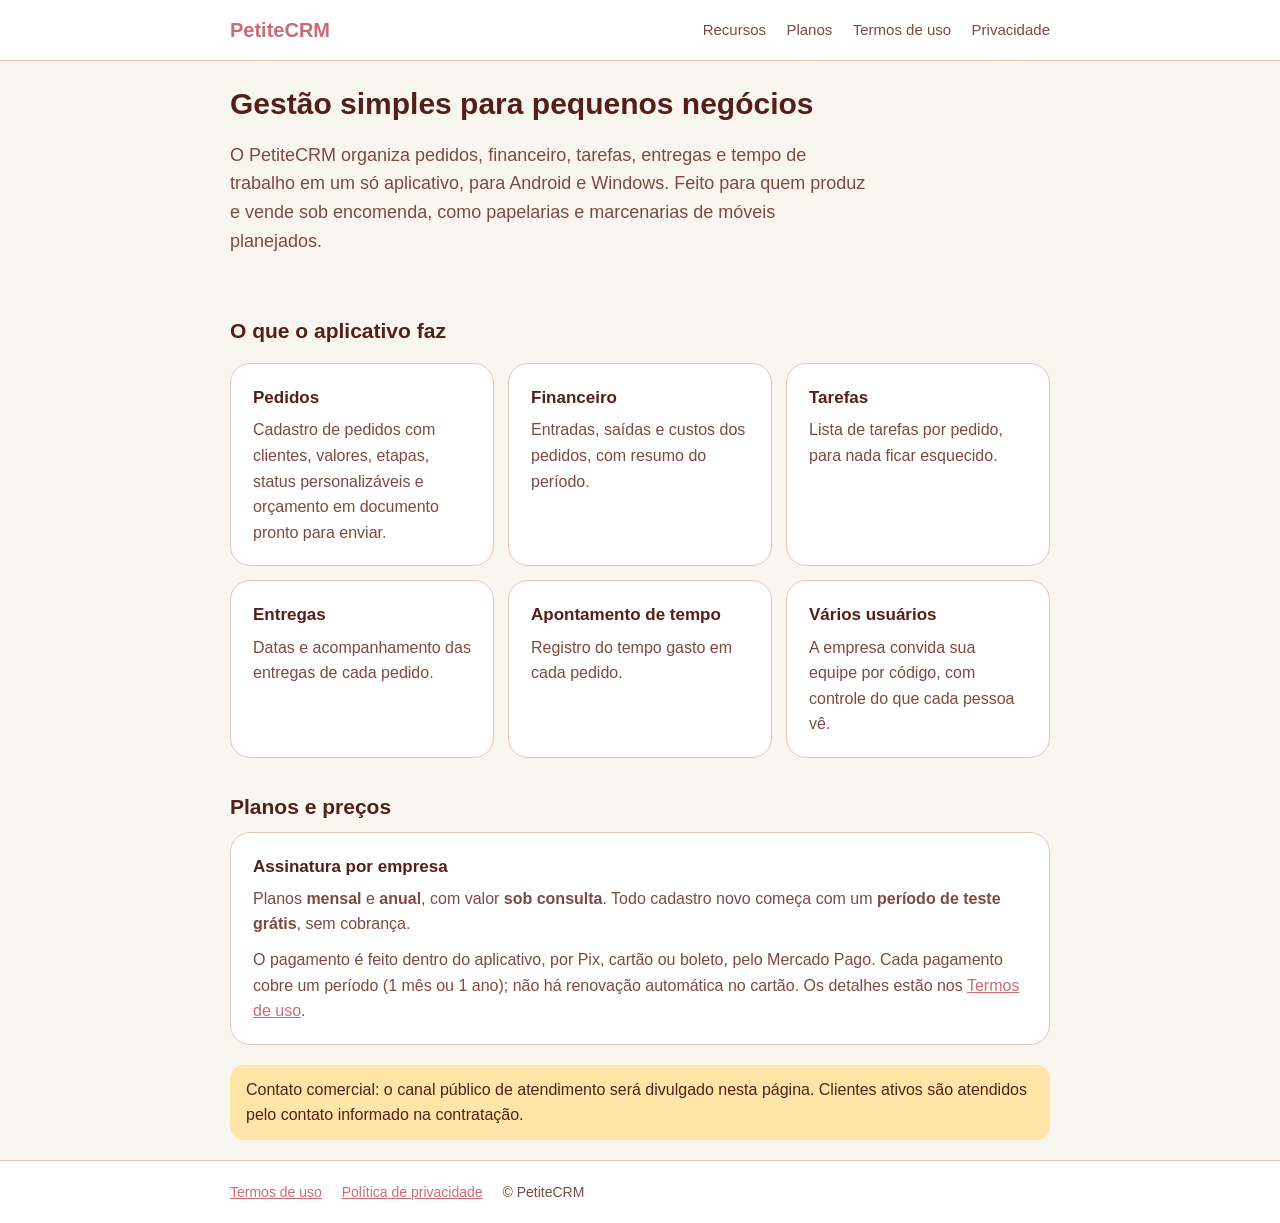
==== index.html @ 4b2cc760 "feat: pagina inicial, termos de uso e politica de privacidade Co-Authored-By: Claude Sonnet 5.5 <nor" ====
<!doctype html>
<html lang="pt-BR">
<head>
  <meta charset="utf-8" />
  <meta name="viewport" content="width=device-width, initial-scale=1" />
  <title>PetiteCRM — Gestão de pedidos, finanças e entregas</title>
  <meta name="description" content="PetiteCRM: aplicativo de gestão para pequenos negócios. Pedidos, controle financeiro, tarefas, entregas e apontamento de tempo, para Android e Windows." />
  <link rel="stylesheet" href="style.css" />
</head>
<body>
  <header class="top">
    <div class="wrap">
      <a class="brand" href="./">PetiteCRM</a>
      <nav>
        <a href="#recursos">Recursos</a>
        <a href="#planos">Planos</a>
        <a href="termos.html">Termos de uso</a>
        <a href="privacidade.html">Privacidade</a>
      </nav>
    </div>
  </header>

  <main class="wrap">
    <section class="hero">
      <h1>Gestão simples para pequenos negócios</h1>
      <p>O PetiteCRM organiza pedidos, financeiro, tarefas, entregas e tempo de trabalho em um só
      aplicativo, para Android e Windows. Feito para quem produz e vende sob encomenda, como
      papelarias e marcenarias de móveis planejados.</p>
    </section>

    <section id="recursos">
      <h2>O que o aplicativo faz</h2>
      <div class="grid">
        <div class="card"><h3>Pedidos</h3><p>Cadastro de pedidos com clientes, valores, etapas, status personalizáveis e orçamento em documento pronto para enviar.</p></div>
        <div class="card"><h3>Financeiro</h3><p>Entradas, saídas e custos dos pedidos, com resumo do período.</p></div>
        <div class="card"><h3>Tarefas</h3><p>Lista de tarefas por pedido, para nada ficar esquecido.</p></div>
        <div class="card"><h3>Entregas</h3><p>Datas e acompanhamento das entregas de cada pedido.</p></div>
        <div class="card"><h3>Apontamento de tempo</h3><p>Registro do tempo gasto em cada pedido.</p></div>
        <div class="card"><h3>Vários usuários</h3><p>A empresa convida sua equipe por código, com controle do que cada pessoa vê.</p></div>
      </div>
    </section>

    <section id="planos">
      <h2>Planos e preços</h2>
      <div class="card">
        <h3>Assinatura por empresa</h3>
        <p>Planos <strong>mensal</strong> e <strong>anual</strong>, com valor <strong>sob consulta</strong>.
        Todo cadastro novo começa com um <strong>período de teste grátis</strong>, sem cobrança.</p>
        <p style="margin-top:10px">O pagamento é feito dentro do aplicativo, por Pix, cartão ou boleto, pelo
        Mercado Pago. Cada pagamento cobre um período (1 mês ou 1 ano); não há renovação automática
        no cartão. Os detalhes estão nos <a href="termos.html">Termos de uso</a>.</p>
      </div>
      <div class="note">Contato comercial: o canal público de atendimento será divulgado nesta
      página. Clientes ativos são atendidos pelo contato informado na contratação.</div>
    </section>
  </main>

  <footer>
    <div class="wrap">
      <a href="termos.html">Termos de uso</a>
      <a href="privacidade.html">Política de privacidade</a>
      <span class="updated">© PetiteCRM</span>
    </div>
  </footer>
</body>
</html>
---- style.css ----
:root { color-scheme: light; }
* { box-sizing: border-box; }
body {
  margin: 0;
  background: #F9F6EF;
  font-family: -apple-system, Segoe UI, Roboto, Arial, sans-serif;
  color: #541F19;
  line-height: 1.6;
}
header.top {
  background: #FFFFFF;
  border-bottom: 1px solid #E6C5BD;
}
.wrap { max-width: 860px; margin: 0 auto; padding: 0 20px; }
header.top .wrap {
  display: flex;
  flex-wrap: wrap;
  align-items: center;
  justify-content: space-between;
  gap: 8px 24px;
  padding-top: 14px;
  padding-bottom: 14px;
}
.brand { font-weight: 800; font-size: 20px; color: #C96C76; text-decoration: none; }
nav a { color: #7C4A42; text-decoration: none; margin-left: 16px; font-size: 15px; }
nav a:hover { text-decoration: underline; }
main { padding: 32px 0 48px; }
h1 { font-size: 30px; line-height: 1.25; margin: 0 0 12px; }
h2 { font-size: 21px; margin: 32px 0 8px; }
p, li { color: #7C4A42; }
ul { padding-left: 22px; }
a { color: #C96C76; }
.hero { padding: 24px 0 8px; }
.hero p { font-size: 18px; max-width: 640px; }
.grid { display: grid; grid-template-columns: repeat(auto-fit, minmax(240px, 1fr)); gap: 14px; margin-top: 16px; }
.card {
  background: #FFFFFF;
  border: 1px solid #E6C5BD;
  border-radius: 20px;
  padding: 20px 22px;
}
.card h3 { margin: 0 0 6px; font-size: 17px; }
.card p { margin: 0; }
.note {
  background: #FFE6A8;
  color: #541F19;
  border-radius: 14px;
  padding: 12px 16px;
  margin: 20px 0;
}
footer { border-top: 1px solid #E6C5BD; background: #FFFFFF; padding: 20px 0; font-size: 14px; }
footer a { margin-right: 16px; }
.updated { font-size: 14px; color: #7C4A42; }
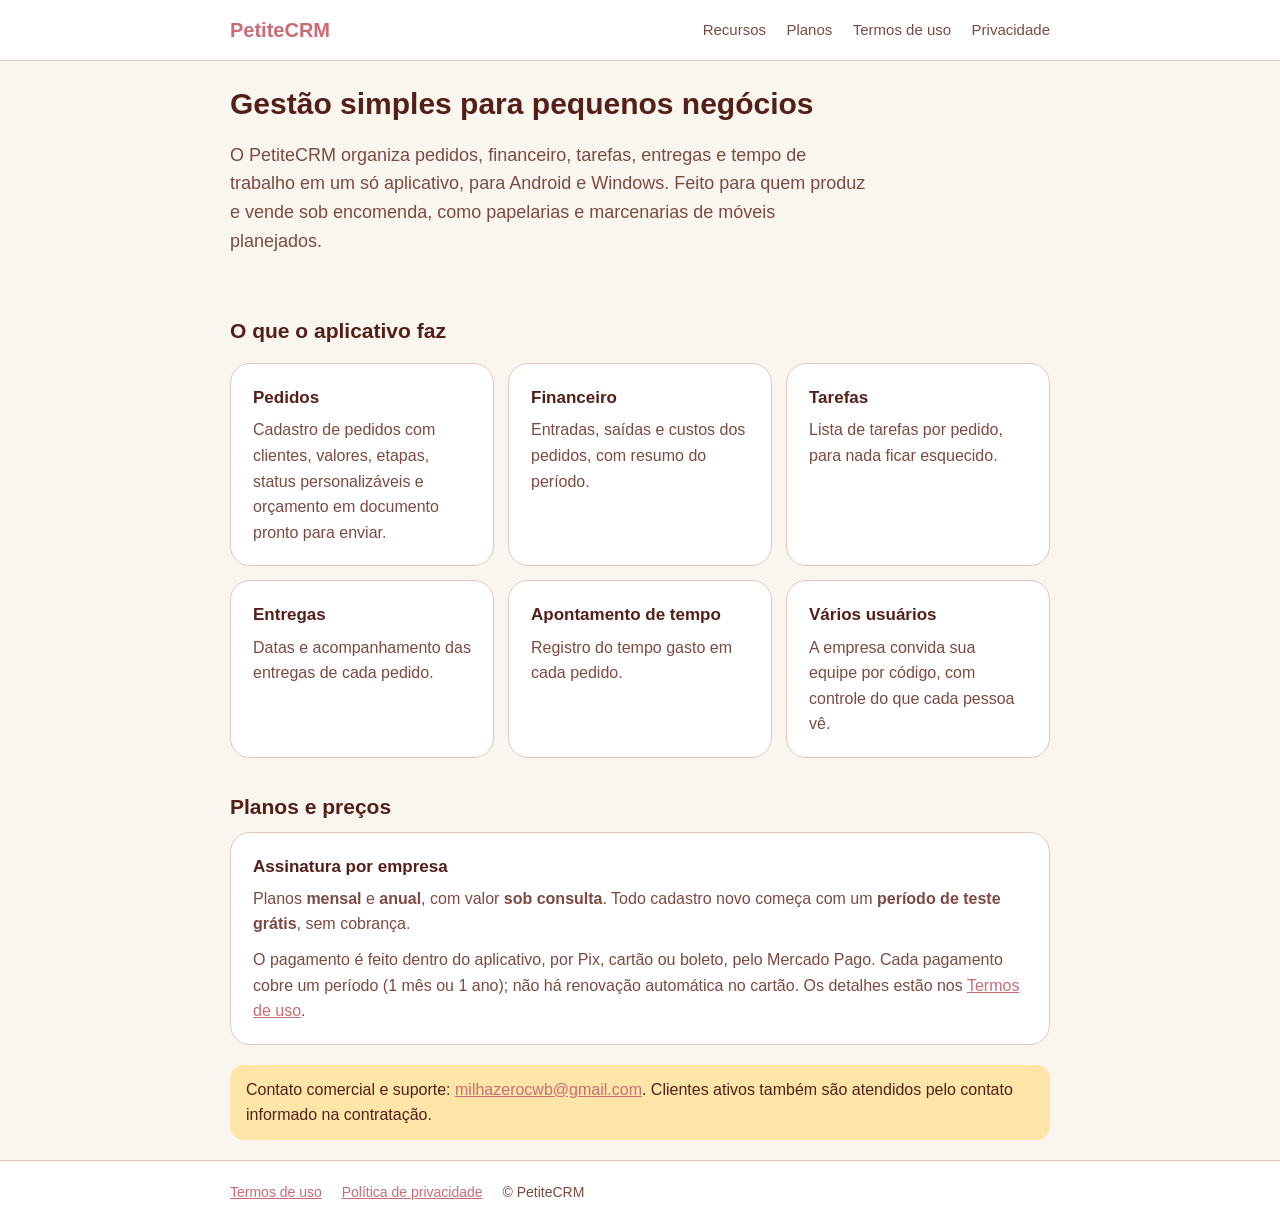
==== commit 8753e8c4: "docs: canal publico de contato (e-mail) nas paginas do site Co-Authored-By: Claude Sonnet 5.5 <norep" ====
--- a/index.html
+++ b/index.html
@@ -50,8 +50,8 @@
         Mercado Pago. Cada pagamento cobre um período (1 mês ou 1 ano); não há renovação automática
         no cartão. Os detalhes estão nos <a href="termos.html">Termos de uso</a>.</p>
       </div>
-      <div class="note">Contato comercial: o canal público de atendimento será divulgado nesta
-      página. Clientes ativos são atendidos pelo contato informado na contratação.</div>
+      <div class="note">Contato comercial e suporte: <a href="mailto:milhazerocwb@gmail.com">milhazerocwb@gmail.com</a>.
+      Clientes ativos também são atendidos pelo contato informado na contratação.</div>
     </section>
   </main>
 
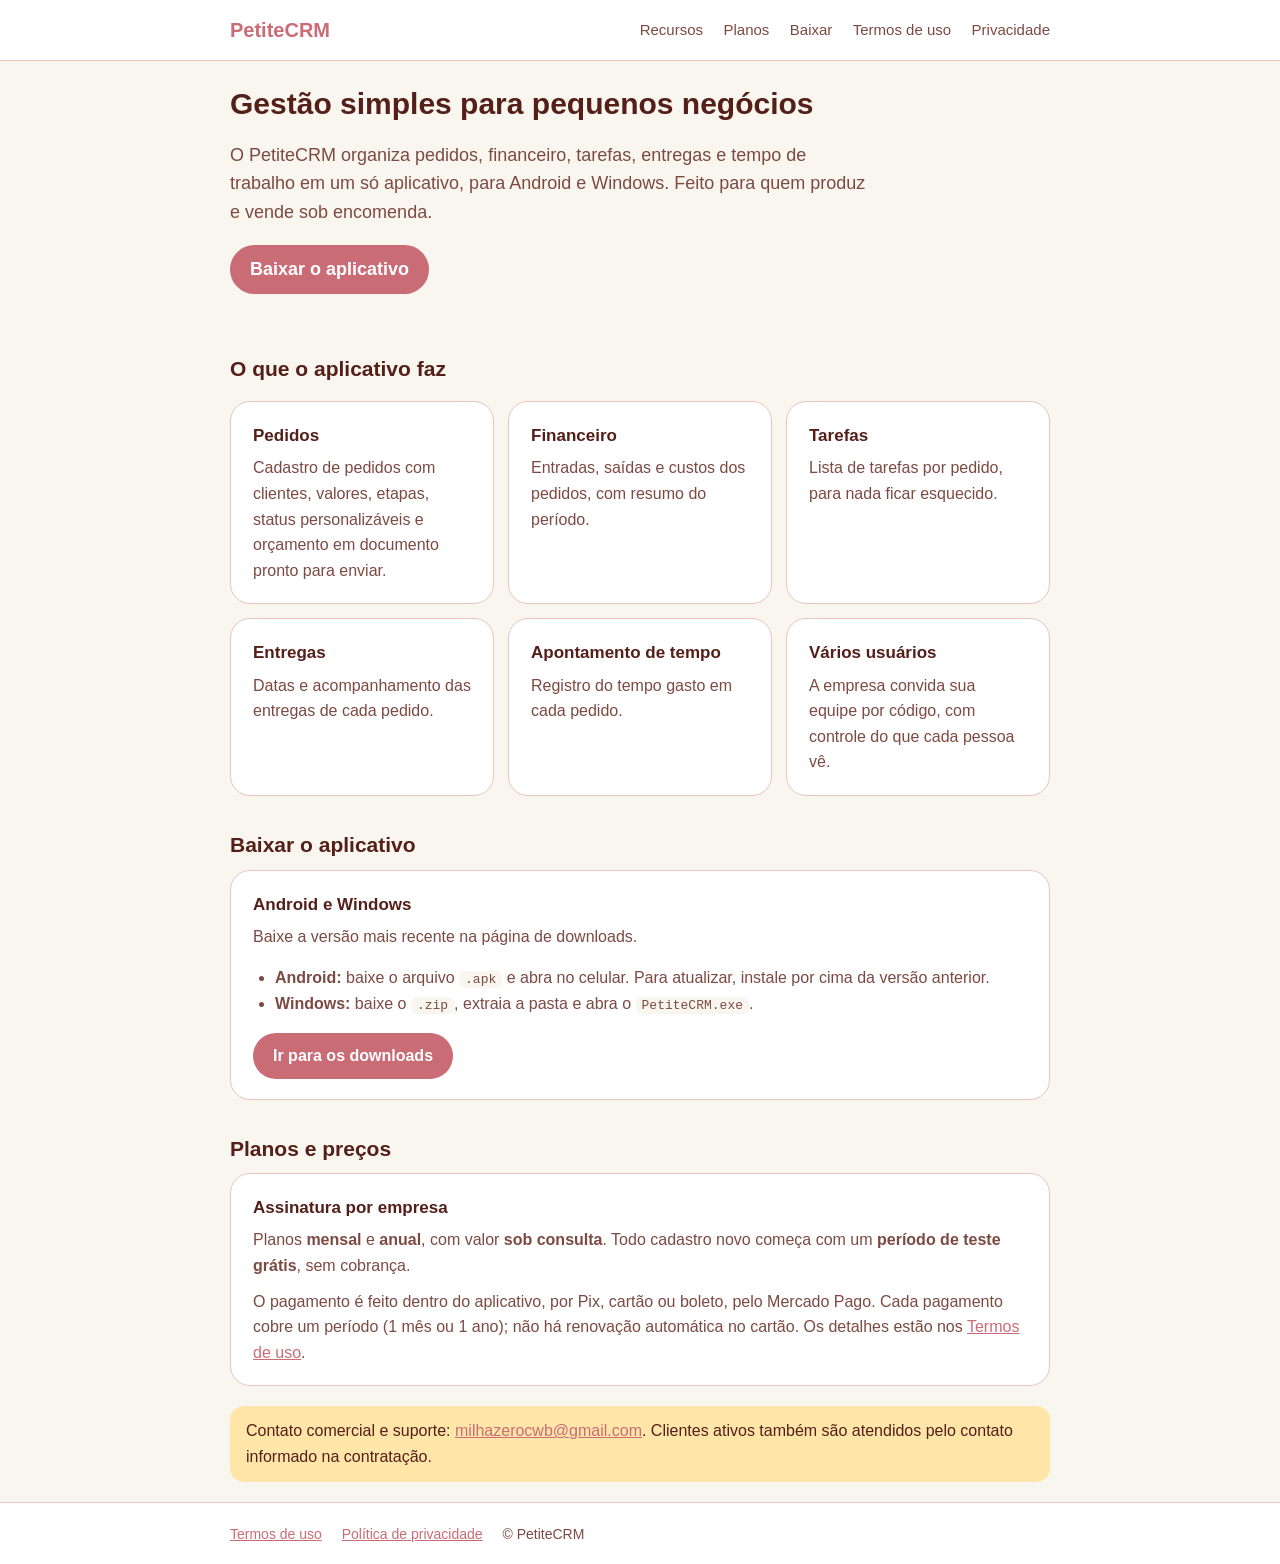
==== commit 4c3df414: "feat: botão e seção de download na home; remove tipo de cliente do texto Co-Authored-By: Claude Sonn" ====
--- a/index.html
+++ b/index.html
@@ -14,6 +14,7 @@
       <nav>
         <a href="#recursos">Recursos</a>
         <a href="#planos">Planos</a>
+        <a href="#baixar">Baixar</a>
         <a href="termos.html">Termos de uso</a>
         <a href="privacidade.html">Privacidade</a>
       </nav>
@@ -24,8 +25,8 @@
     <section class="hero">
       <h1>Gestão simples para pequenos negócios</h1>
       <p>O PetiteCRM organiza pedidos, financeiro, tarefas, entregas e tempo de trabalho em um só
-      aplicativo, para Android e Windows. Feito para quem produz e vende sob encomenda, como
-      papelarias e marcenarias de móveis planejados.</p>
+      aplicativo, para Android e Windows. Feito para quem produz e vende sob encomenda.</p>
+      <p class="cta"><a class="btn" href="#baixar">Baixar o aplicativo</a></p>
     </section>
 
     <section id="recursos">
@@ -37,6 +38,19 @@
         <div class="card"><h3>Entregas</h3><p>Datas e acompanhamento das entregas de cada pedido.</p></div>
         <div class="card"><h3>Apontamento de tempo</h3><p>Registro do tempo gasto em cada pedido.</p></div>
         <div class="card"><h3>Vários usuários</h3><p>A empresa convida sua equipe por código, com controle do que cada pessoa vê.</p></div>
+      </div>
+    </section>
+
+    <section id="baixar">
+      <h2>Baixar o aplicativo</h2>
+      <div class="card">
+        <h3>Android e Windows</h3>
+        <p>Baixe a versão mais recente na página de downloads.</p>
+        <ul>
+          <li><strong>Android:</strong> baixe o arquivo <code>.apk</code> e abra no celular. Para atualizar, instale por cima da versão anterior.</li>
+          <li><strong>Windows:</strong> baixe o <code>.zip</code>, extraia a pasta e abra o <code>PetiteCRM.exe</code>.</li>
+        </ul>
+        <p class="cta"><a class="btn" href="https://github.com/augustofantin/petitecrm-releases/releases/latest">Ir para os downloads</a></p>
       </div>
     </section>
 
--- a/style.css
+++ b/style.css
@@ -51,3 +51,7 @@
 footer { border-top: 1px solid #E6C5BD; background: #FFFFFF; padding: 20px 0; font-size: 14px; }
 footer a { margin-right: 16px; }
 .updated { font-size: 14px; color: #7C4A42; }
+.cta { margin-top: 14px; }
+.btn { display: inline-block; background: #C96C76; color: #FFFFFF; text-decoration: none; font-weight: 700; padding: 10px 20px; border-radius: 999px; }
+.btn:hover { background: #B35B65; }
+code { background: #F9F6EF; padding: 1px 6px; border-radius: 6px; }
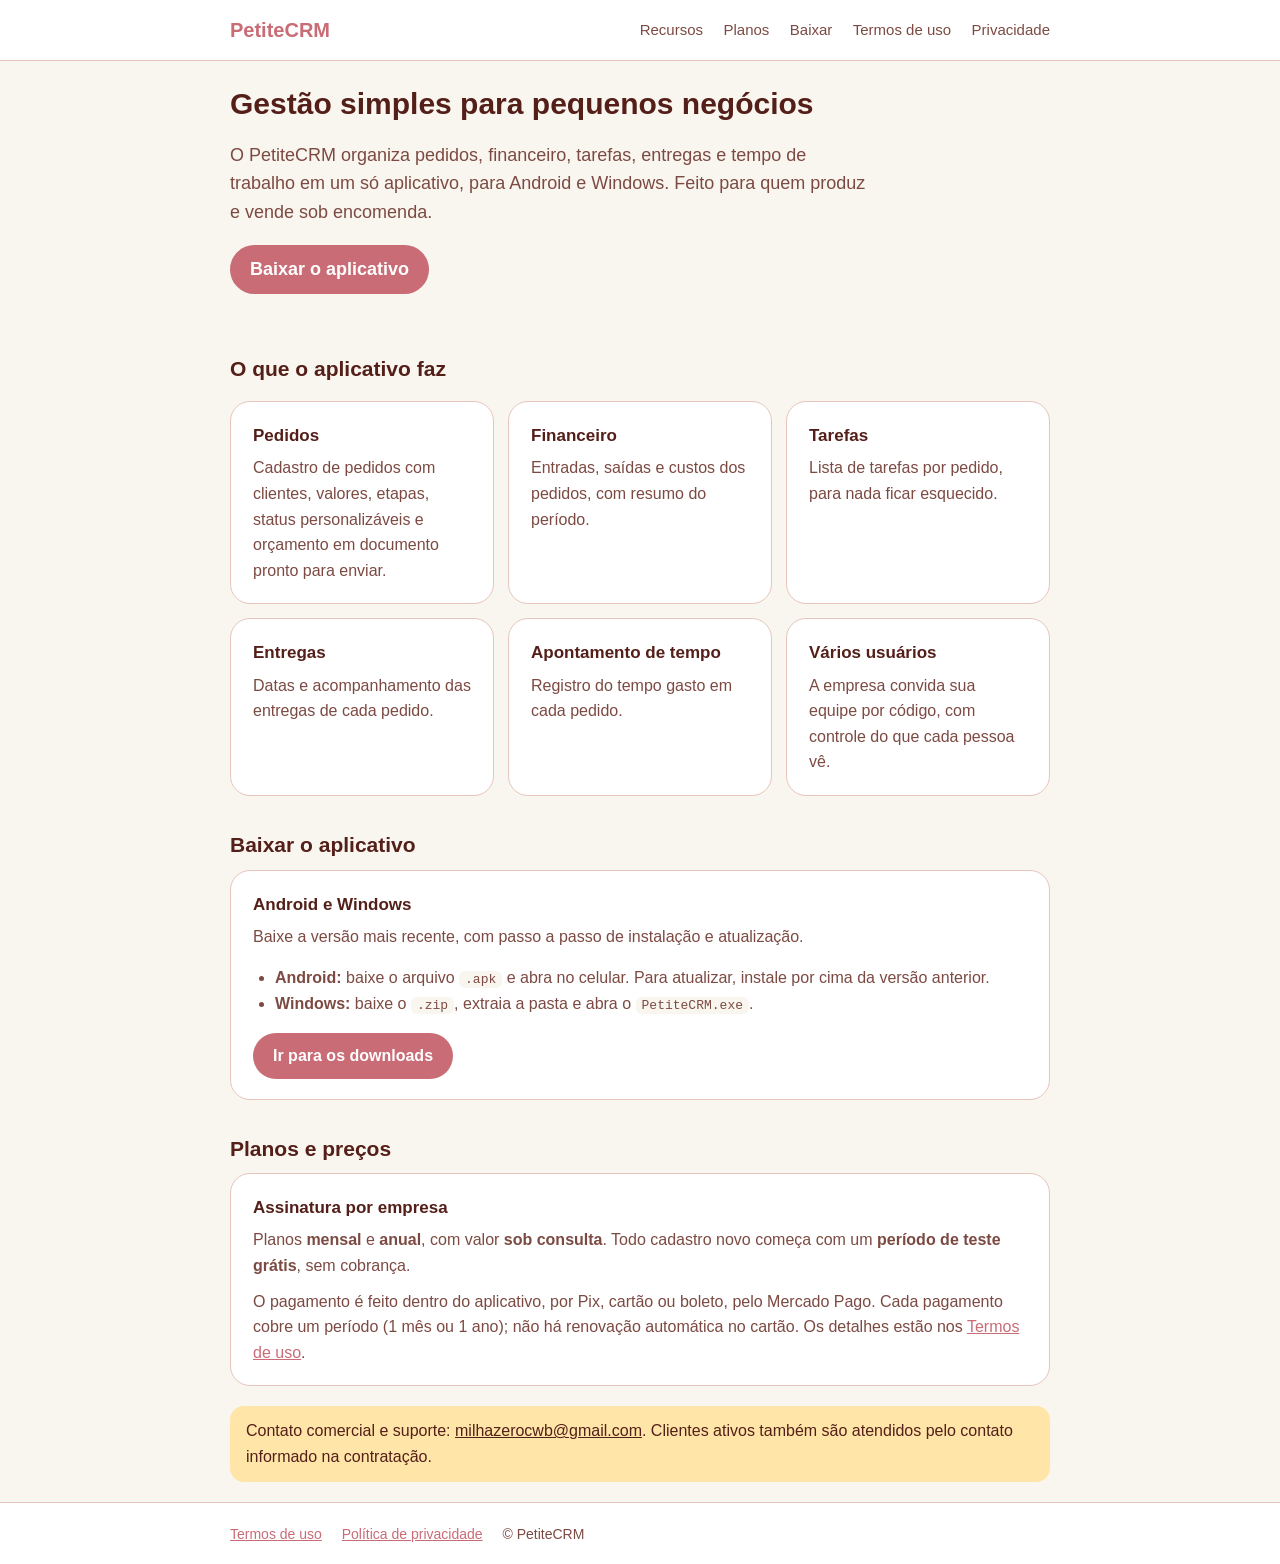
==== commit eac16553: "feat: pagina de download com links diretos e aviso de seguranca do Android Co-Authored-By: Claude So" ====
--- a/index.html
+++ b/index.html
@@ -14,7 +14,7 @@
       <nav>
         <a href="#recursos">Recursos</a>
         <a href="#planos">Planos</a>
-        <a href="#baixar">Baixar</a>
+        <a href="baixar.html">Baixar</a>
         <a href="termos.html">Termos de uso</a>
         <a href="privacidade.html">Privacidade</a>
       </nav>
@@ -26,7 +26,7 @@
       <h1>Gestão simples para pequenos negócios</h1>
       <p>O PetiteCRM organiza pedidos, financeiro, tarefas, entregas e tempo de trabalho em um só
       aplicativo, para Android e Windows. Feito para quem produz e vende sob encomenda.</p>
-      <p class="cta"><a class="btn" href="#baixar">Baixar o aplicativo</a></p>
+      <p class="cta"><a class="btn" href="baixar.html">Baixar o aplicativo</a></p>
     </section>
 
     <section id="recursos">
@@ -45,12 +45,12 @@
       <h2>Baixar o aplicativo</h2>
       <div class="card">
         <h3>Android e Windows</h3>
-        <p>Baixe a versão mais recente na página de downloads.</p>
+        <p>Baixe a versão mais recente, com passo a passo de instalação e atualização.</p>
         <ul>
           <li><strong>Android:</strong> baixe o arquivo <code>.apk</code> e abra no celular. Para atualizar, instale por cima da versão anterior.</li>
           <li><strong>Windows:</strong> baixe o <code>.zip</code>, extraia a pasta e abra o <code>PetiteCRM.exe</code>.</li>
         </ul>
-        <p class="cta"><a class="btn" href="https://github.com/augustofantin/petitecrm-releases/releases/latest">Ir para os downloads</a></p>
+        <p class="cta"><a class="btn" href="baixar.html">Ir para os downloads</a></p>
       </div>
     </section>
 
--- a/style.css
+++ b/style.css
@@ -55,3 +55,9 @@
 .btn { display: inline-block; background: #C96C76; color: #FFFFFF; text-decoration: none; font-weight: 700; padding: 10px 20px; border-radius: 999px; }
 .btn:hover { background: #B35B65; }
 code { background: #F9F6EF; padding: 1px 6px; border-radius: 6px; }
+ol { padding-left: 22px; }
+ol li { margin-bottom: 4px; }
+.versao { font-weight: 700; }
+.peq { font-size: 14px; margin-top: 10px; }
+.espaco { margin-top: 10px; }
+.note a { color: #541F19; }
